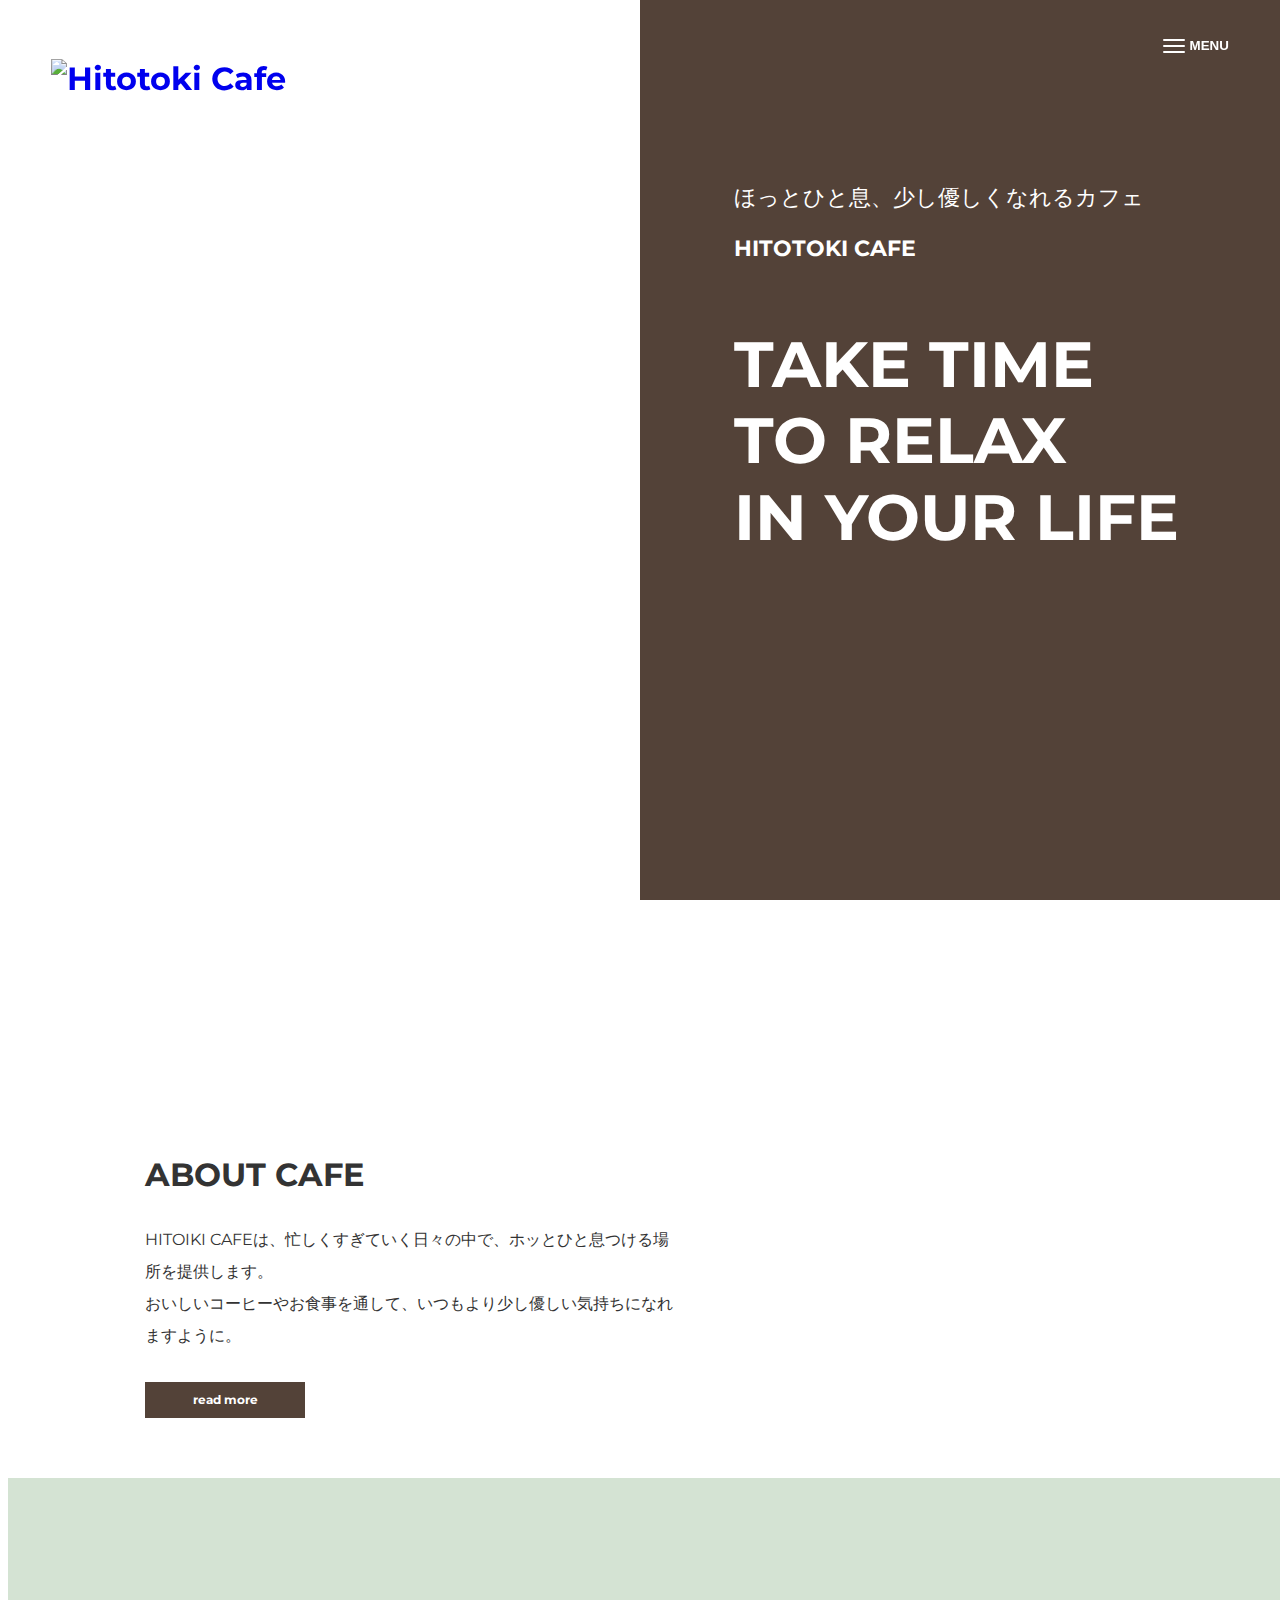
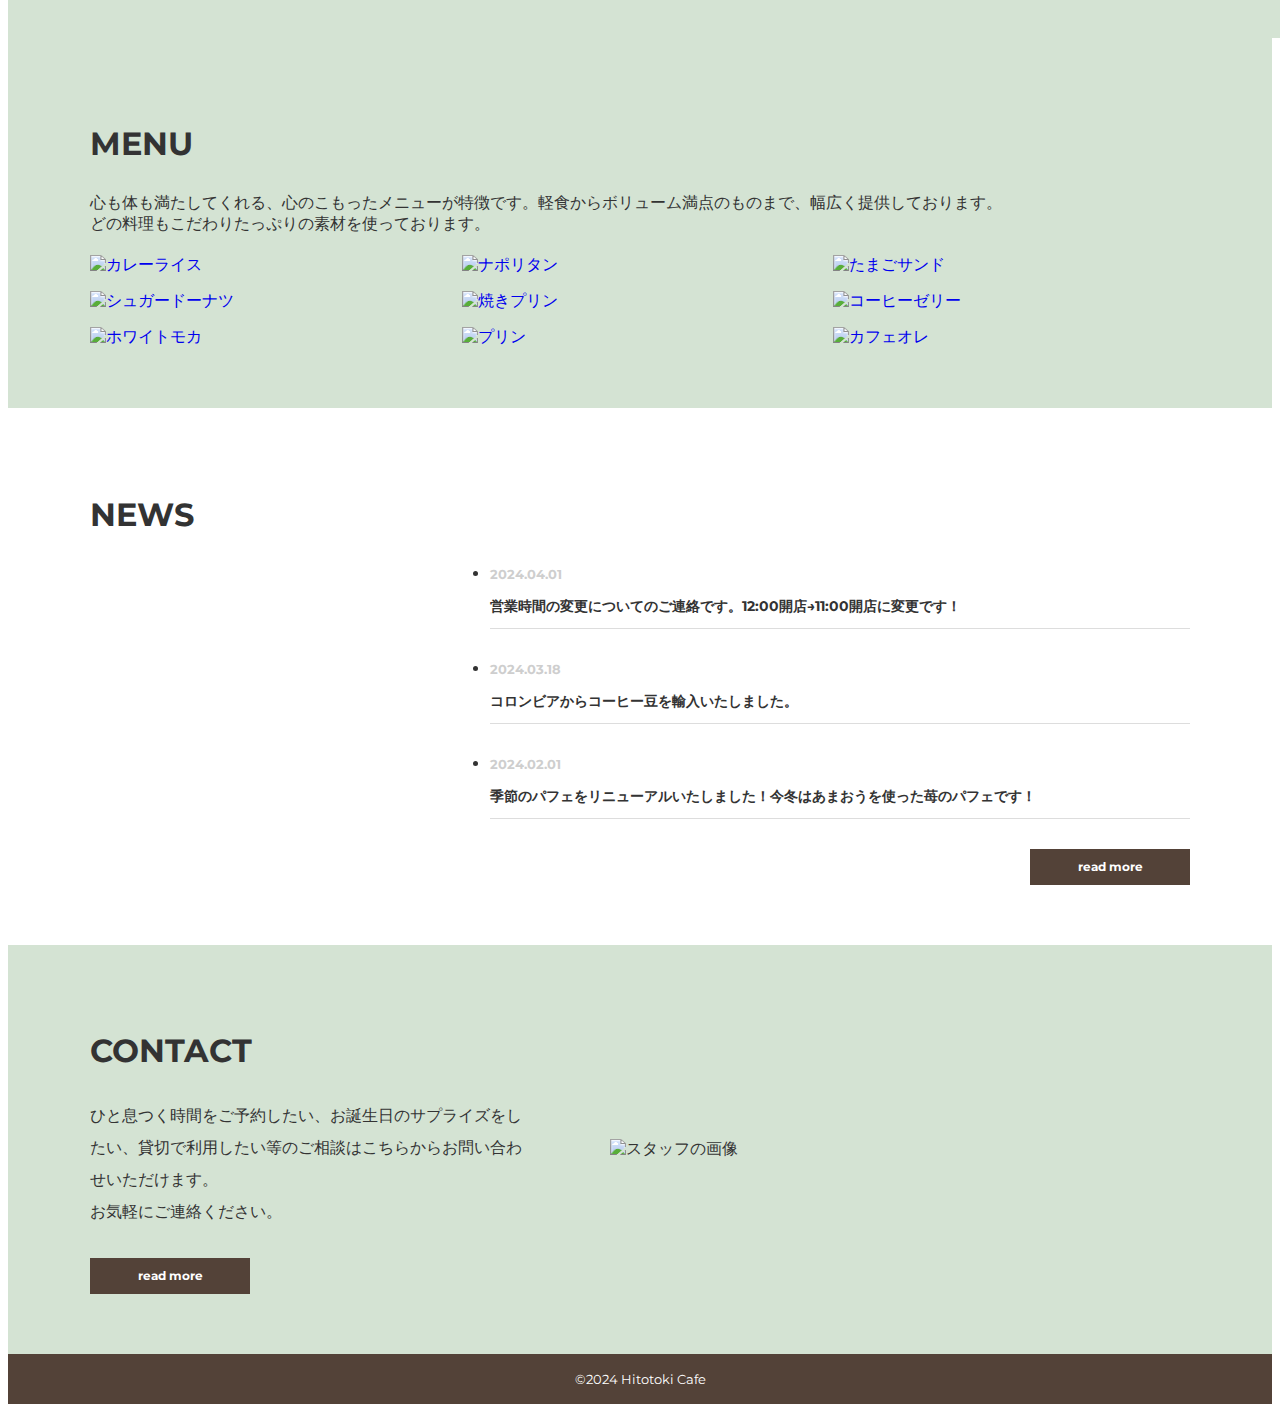
==== index.html @ 81f29dbe "Add files via upload" ====
<!DOCTYPE html>
<html lang="ja">

<head>
    <meta charset="UTF-8">
    <meta name="viewport" content="width=device-width, initial-scale=1.0">
    <title>Hitotoki Cafe | Top</title>
    <link rel="stylesheet" type="text/css" href="http://yui.yahooapis.com/3.18.1/build/cssreset/cssreset-min.css">
    <link rel="preconnect" href="https://fonts.googleapis.com">
    <link rel="preconnect" href="https://fonts.gstatic.com" crossorigin>
    <link href="https://fonts.googleapis.com/css2?family=Montserrat:ital,wght@0,100..900;1,100..900&family=Noto+Sans+JP:wght@100..900&display=swap" rel="stylesheet">
    <link rel="stylesheet" href="./style.css">
</head>

<body>
    <!-- header -->
    <header>
        <h1>
            <a href="./index.html">
                <img src="./img/header-logo.svg" alt="Hitotoki Cafe">
            </a>
        </h1>
        <nav>
            <ul>
                <li><a href="./index.html"><img src="./img/logo.svg" alt="コーヒー豆のロゴ"></a></li>
                <li><a href="./about.html">About cafe</a></li>
                <li><a href="./menu.html">menu</a></li>
                <li><a href="./error.html">news</a></li>
                <li><a href="./contact.html">Contact</a></li>
            </ul>
        </nav>
        <button>
            <div>
                <span class="bar bar-top"></span>
                <span class="bar bar-mid"></span>
                <span class="bar bar-bottom"></span>
            </div>
            <span class="menu">menu</span>
        </button>
        <span class="burger-musk"></span>
    </header>

    <!-- main -->
    <main>
        <!-- fv -->
        <div class="fv">
            <div class="kv-wrapper top-fv">
                <div class="copy-wrapper">
                    <p>ほっとひと息、少し優しくなれるカフェ</p>
                    <p>HITOTOKI CAFE</p>
                    <p>Take time<br>to relax<br>in your life</p>
                </div>
            </div>
        </div>

        <!-- about -->
        <section class="about">
            <div class="container about-bg">
                <div class="about-content">
                    <h2>about cafe</h2>
                    <p>HITOIKI CAFEは、忙しくすぎていく日々の中で、ホッとひと息つける場所を提供します。<br>おいしいコーヒーやお食事を通して、いつもより少し優しい気持ちになれますように。</p>
                    <a href="./about.html" class="link-btn">read more</a>
                </div>
            </div>
        </section>
    
        <!-- menu -->
        <section class="top-menu green-bg">
            <div class="container">
                <h2>menu</h2>
                <p>心も体も満たしてくれる、心のこもったメニューが特徴です。軽食からボリューム満点のものまで、幅広く提供しております。<br>どの料理もこだわりたっぷりの素材を使っております。</p>
                <div class="menu-content">
                    <div class="menu-item">
                        <a href="./menu.html"><img src="./img/top-menu01.jpeg" alt="カレーライス"></a>
                    </div>
                    <div class="menu-item">
                        <a href="./menu.html"><img src="./img/top-menu02.jpeg" alt="ナポリタン"></a>
                    </div>
                    <div class="menu-item">
                        <a href="./menu.html"><img src="./img/top-menu03.jpeg" alt="たまごサンド"></a>
                    </div>
                    <div class="menu-item">
                        <a href="./menu.html"><img src="./img/top-menu04.jpeg" alt="シュガードーナツ"></a>
                    </div>
                    <div class="menu-item">
                        <a href="./menu.html"><img src="./img/top-menu05.jpeg" alt="焼きプリン"></a>
                    </div>
                    <div class="menu-item">
                        <a href="./menu.html"><img src="./img/top-menu06.jpeg" alt="コーヒーゼリー"></a>
                    </div>
                    <div class="menu-item">
                        <a href="./menu.html"><img src="./img/top-menu07.jpeg" alt="ホワイトモカ"></a>
                    </div>
                    <div class="menu-item">
                        <a href="./menu.html"><img src="./img/top-menu08.jpeg" alt="プリン"></a>
                    </div>
                    <div class="menu-item">
                        <a href="./menu.html"><img src="./img/top-menu09.jpeg" alt="カフェオレ"></a>
                    </div>
                </div>
            </div>
        </section>

        <!-- news -->
        <section class="news">
            <div class="container">
                <h2>news</h2>
                <ul class="ml-auto">
                    <li>
                        <a href="./error.html">
                            <time>2024.04.01</time>
                            <h3>営業時間の変更についてのご連絡です。12:00開店&rarr;11:00開店に変更です！</h3>
                        </a>
                    </li>
                    <li>
                        <a href="./error.html">
                            <time>2024.03.18</time>
                            <h3>コロンビアからコーヒー豆を輸入いたしました。</h3>
                        </a>
                    </li>
                    <li>
                        <a href="./error.html">
                            <time>2024.02.01</time>
                            <h3>季節のパフェをリニューアルいたしました！今冬はあまおうを使った苺のパフェです！</h3>
                        </a>
                    </li>
                </ul>
                <a href="./error.html" class="link-btn ml-auto">read more</a>
            </div>
        </section>

        <!-- contact -->
        <section class="green-bg">
            <div class="container inner-contact">
                <div class="contact-content">
                    <h2>Contact</h2>
                    <p>ひと息つく時間をご予約したい、お誕生日のサプライズをしたい、貸切で利用したい等のご相談はこちらからお問い合わせいただけます。<br>お気軽にご連絡ください。</p>
                    <a href="./contact.html" class="link-btn">read more</a>
                </div>
                <div class="contact-img-wrapper">
                    <img src="./img/top-contact.jpg" alt="スタッフの画像">
                </div>
            </div>
        </section>
    </main>

    <!-- footer -->
    <footer class="footer">
        <small>&copy;2024 Hitotoki Cafe</small>
    </footer>

    <script src="https://ajax.googleapis.com/ajax/libs/jquery/3.7.0/jquery.min.js"></script>
    <script src="./js/script.js"></script>

</body>
</html>
---- style.css ----
@charset "UTF-8";

/*----------------------------------------------------
 全ページ共通のスタイル
 ----------------------------------------------------- */
body {
    font-size: 16px;
    font-family: "Noto Sans JP", sans-serif;
    font-family: "Montserrat", sans-serif;
    color: #333;
}
img, svg {
    width: 100%;
    height: auto;
    vertical-align: bottom;
}
a {
    text-decoration: none;
}
a:hover {
    opacity: .7;
    transition: .3s;
}
.green-bg {
    background-color: #d4e3d3;
}
.link-btn {
    width: 160px;
    line-height: 36px;
    background-color: #534238;
    color: #fff;
    display: block;
    text-align: center;
    font-size: 12px;
    font-weight: bold;
}
.ml-auto {
    margin-left: auto;
}
@media screen and (max-width: 768px) {
    body {
        font-size: 14px;
    }
}
/* container */
section {
    padding: 60px 0;
}
.container {
    max-width: 1100px;
    width: 90%;
    margin: 0 auto;
}
.s-container {
    max-width: 700px;
    width: 90%;
    margin: 0 auto;
}
/* title */
h1 {
    width: 260px;
    position: fixed;
    top: 38px;
    left: 4vw;
    z-index: 1;
}
h2 {
    font-size: 32px;
    font-weight: bold;
    margin-bottom: 30px;
    text-transform: uppercase;
}
h3 {
    font-size: 24px;
    text-align: left;
    margin-bottom: 10px;
}
h3::before {
    content: "";
    border-left: 4px solid #fff;
    margin-right: 10px;
}
@media screen and (max-width: 768px) {
    h1 {
        width: 180px;
        top: 21px;
    }
}
/* header */
header nav {
    font-weight: bold;
    font-size: 22px;
    position: fixed;
    top: 0;
    right: 0;
    height: 100vh;
    width: 36.1vw;
    text-align: center;
    padding: 120px 0 0;
    background-color: rgba(34, 34, 34, .95);
    z-index: 2;
    transform: translateX(100%);
    opacity: 0;
    transition: transform .3s,opacity .3s;
}
header nav ul li {
    margin-bottom: 30px;
    text-transform: uppercase;
}
header nav ul li:first-of-type {
    width: 60px;
    margin: 0 auto 40px;
}
header nav ul li:last-of-type {
    margin-bottom: 0;
}
header nav ul li a {
    color: #fff;
}
@media screen and (max-width: 768px) {
    header button {
        top: 28px;
    }
    header nav {
        width: 67.7vw;
    }
}
/* humburger-buttton */
button {
    background-color: transparent;
    border: none;
    cursor: pointer;
    outline: none;
    padding: 0;
    appearance: none;
}
header button {
    display: flex;
    align-items: center;
    position: fixed;
    top: 38px;
    right: 4vw;
    z-index: 3;
}
.bar {
    display: block;
    background-color: #fff;
    height: 2px;
    width: 22px;
    border-radius: 1px;
}
.bar-top {
    transform: translateY(-4px);
}
.bar-bottom {
    transform: translateY(4px);
}
.menu {
    display: block;
    text-transform: uppercase;
    color: #fff;
    font-weight: bold;
    margin-left: 5px;
}
.bar.cross.bar-top {
    transform: translateY(2px) rotate(30deg);
    transition: transform .3s;
}
.bar.cross.bar-mid {
    opacity: 0;
    transition: opacity .3s;
}
.bar.cross.bar-bottom {
    transform: translateY(-2px) rotate(-30deg);
    transition: transform .3s;
}
body.noscroll {
    overflow: hidden;
}
header nav.open {
    transform: translateX(0);
    opacity: 1;
    transition: transform .3s,opacity .3s;
}
.burger-musk {
    display: none;
    height: 100vh;
    width: 100vw;
    position: fixed;
    top: 0;
    left: 0;
    background-color: rgba(36, 53, 85, .5);
    z-index: 1;
}
header button.black .bar {
    background-color: #243555;
    transition: background-color .3s;
}
header button.black .menu {
    color: #333;
    transition: color .3s;
}
/* fv */
.fv {
    height: 100vh;
}
.fv::after {
    content: "";
    display: block;
    position: absolute;
    top: 0;
    right: 0;
    background-color: #534238;
    width: 50%;
    height: 100%;
    z-index: -1;
}
.kv-wrapper {
    height: 85%;
    width: 75%;
    background-size: cover;
    background-position: center 0;
    position: relative;
}
.copy-wrapper {
    position: absolute;
    top: 50%;
    right: 0;
    transform: translate(50%, -50%);
    color: #fff;
}
.copy-wrapper p:first-child {
    margin-bottom: 4px;
    font-size: 22px;
}
.copy-wrapper p:nth-child(2) {
    font-size: 22px;
    font-weight: bold;
    margin-bottom: 10px;
}
.copy-wrapper p:last-of-type {
    font-size: 64px;
    font-weight: bold;
    text-transform: uppercase;
    line-height: 1.2;
}
@media screen and (max-width: 1100px) {
    .copy-wrapper {
        right: -25%;
        transform: translate(0, -50%);
    }
    .copy-wrapper p:first-child {
        font-size: 22px;
    }
    .copy-wrapper p:nth-child(2) {
        font-size: 22px;
    }
    .copy-wrapper p:last-of-type {
        font-size: 54px;
    }
}
@media screen and (max-width: 600px) {
    .fv {
        height: 60vh;
    }
    .fv::after {
        height: 65%;
    }
    .kv-wrapper {
        height: 100%;
    }
    .copy-wrapper p:first-child {
        font-size: calc(22 / 500 * 100vw);
    }
    .copy-wrapper p:nth-child(2) {
        font-size: calc(22 / 500 * 100vw);
    }
    .copy-wrapper p:last-of-type {
        font-size: calc(54 / 500 * 100vw);
    }
}
/* footer */
.footer {
    line-height: 50px;
    background-color: #534238;
    text-align: center;
    color: #fff;
}

/*------------------------------------------------
 トップページ（index）はここから
-------------------------------------------------- */
/* fv */
.top-fv {
    background-image: url(./img/top-fv.jpg);
}
/* about */
section.about {
    position: relative;
}
section.about::after {
    content: "";
    width: 100vw;
    height: 160px;
    display: block;
    background-color: #d4e3d3;
    position: absolute;
    bottom: 0;
    z-index: -1;
}
.about-bg {
    background-image: url(./img/top-about.jpg);
    background-size: cover;
    background-position: center;
    background-repeat: no-repeat;
    padding: 110px 0 110px 50px;
}
.about-content {
    width: min(100% - 2rem, 590px);
    box-sizing: border-box;
    background-color: rgba(255, 255, 255, .95);
    padding: 50px 30px;
}
.about-content p {
    line-height: 2;
    margin-bottom: 30px;
}
@media screen and (max-width: 720px) {
    .about-bg {
        padding: 50px 4vw;
    }
}
/* menu */
.top-menu p {
    margin-bottom: 20px;
}
.menu-content {
    display: grid;
    grid-template-columns: repeat(3, 1fr);
    gap: 15px;
}
.menu-content .menu-item a img {
    max-width: 350px;
    height: 230px;
    object-fit: cover;
}
@media screen and (max-width: 900px) {
    .menu-content {
        grid-template-columns: repeat(2, 1fr);
    }
    .menu-content .menu-item a img {
        max-width: 400px;
    }
}
@media screen and (max-width: 600px) {
    .menu-content {
        grid-template-columns: repeat(1, 1fr);
    }
    .menu-content .menu-item a img {
        max-width: 100%;
        height: 230px;
    }
}
/* news */
.news ul {
    max-width: 700px;
}
.news ul li {
    padding-bottom: 12px;
    border-bottom: 1px solid #ddd;
    margin-bottom: 30px;
}
.news ul li time {
    color: #cecece;
    font-weight: bold;
    font-size: 13px;
}
.news ul li h3 {
    color: #333;
    font-size: 14px;
    font-weight: bold;
    margin-bottom: 0;
    text-indent: -14px;
}
/* contact */
.inner-contact {
    display: flex;
    justify-content: space-between;
    align-items: center;
}
.contact-content {
    width: 40%;
}
.contact-content p {
    line-height: 2;
    margin-bottom: 30px;
}
.contact-img-wrapper {
    width: 52.7%;
}
@media screen and (max-width: 768px) {
    .inner-contact {
        flex-direction: column-reverse;
        align-items: flex-start;
        padding: 0 4vw;
    }
    .contact-content {
        width: 440px;
        max-width: 100%;
    }
    .contact-img-wrapper {
        width: 520px;
        max-width: 100%;
        margin-bottom: 30px;
    }
    .section-wrappper:last-of-type {
        margin-bottom: 80px;
    }
}

/*--------------------------------------------------------
 About Cafeページはここから
---------------------------------------------------------- */
.fv-about {
    background-image: url(./img/about-fv.jpg);
}
.about-text {
    margin-bottom: 30px;
}

/*-------------------------------------------------------
 メニューページはここから
--------------------------------------------------------- */
/* fv */
.menu-fv {
    background-image: url(./img/top-menu09.jpeg);
}
/* menu */
.menu-wrapper {
    background-image: url(./img/menu-bg.jpeg);
    background-size: cover;
    background-repeat: no-repeat;
    color: #fff;
    margin-top: 50px;
}
.inner-menu {
    display: grid;
    grid-template-columns: repeat(2, 1fr);
    gap: 50px 40px;
}
.menu-contents ul li {
    display: flex;
    justify-content: space-between;
    border-bottom: 1px solid #fff;
    padding: 16px 0;
}
@media screen and (max-width: 720px) {
    .inner-menu {
        grid-template-columns: repeat(1, 1fr);
    }
}

/*------------------------------------------------------
 エラーページはここから
-------------------------------------------------------- */
/* error */
.error-fv {
    background-image: url(./img/error-fv.jpg);
}
.error {
    padding-bottom: 120px;
    text-align: center;
}
.error p {
    margin-bottom: 48px;
}
.error .btn a {
    margin: 0 auto;
}

/*-------------------------------------------------------
コンタクトページはここから
--------------------------------------------------------- */
/* contact */
.contact-fv {
    background-image: url(./img/contact-fv.jpg);
}
.contact p:first-child {
    margin-bottom: 50px;
}
.contact form ul li.inquiry ul {
    display: flex;
    align-items: center;
}
.contact form ul li.inquiry ul li {
    margin-right: 50px;
    margin-bottom: 0;
}
.contact .inquiry ul li input {
    width: 20px;
    height: 20px;
    border-radius: 50%;
    vertical-align: -4px;
}
.contact form ul li {
    margin-bottom: 40px;
}
.contact form .form-title {
    margin-bottom: 10px;
    font-weight: bold;
}
.contact form input,
.contact form textarea {
    border: 1px solid #333;
    padding: 10px;
    box-sizing: border-box;
    width: 100%;
}
.submit-btn input[type=submit] {
    color: #fff;
    background-color: #534238;
    width: 160px;
    height: 36px;
    font-size: 12px;
    display: block;
    text-align: center;
    font-weight: bold;
    margin: 40px auto 0;
    cursor: pointer;
}
@media screen and (max-width: 768px) {
    .contact p:first-child {
        margin-bottom:25px;
    }
    .contact form ul li.inquiry ul {
        display: block;
    }
    .contact form ul li.inquiry ul li {
        margin-bottom: 10px;
    }
    .contact form ul li {
        margin-bottom: 20px;
    }
}
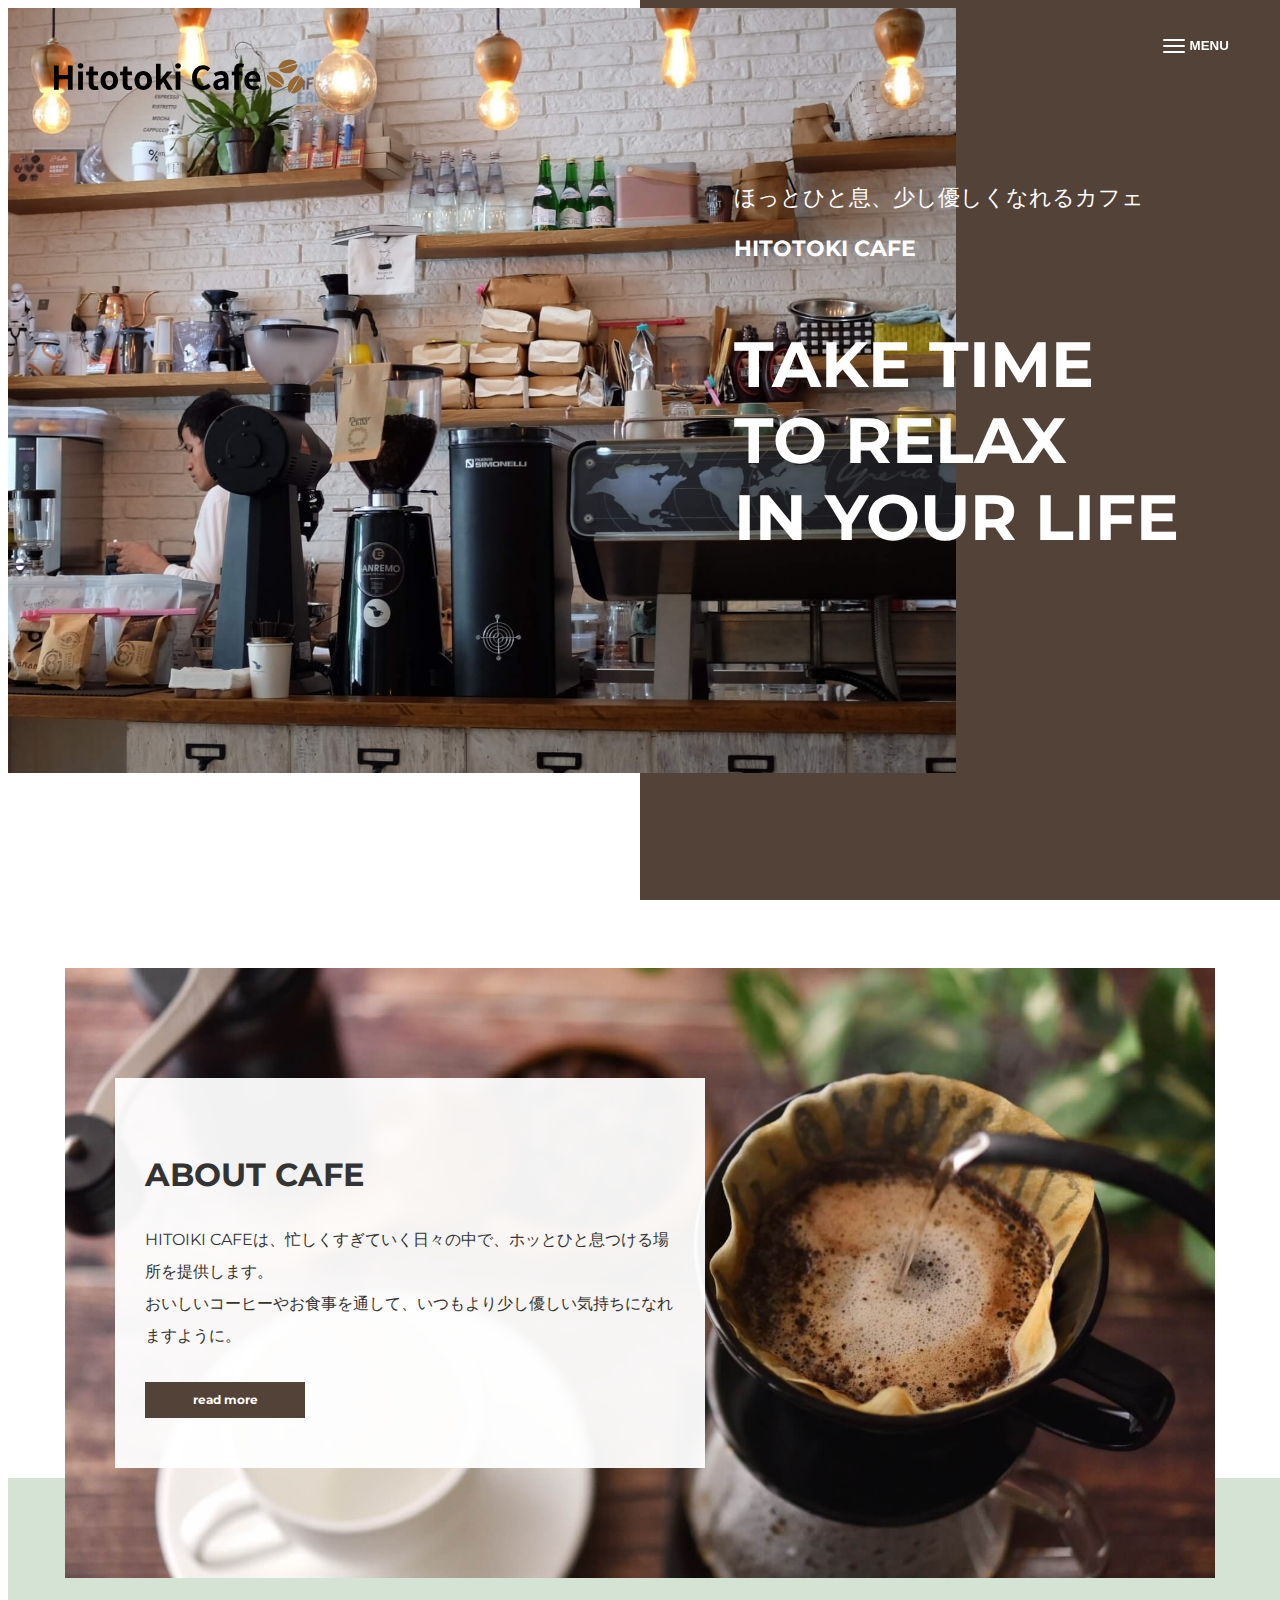
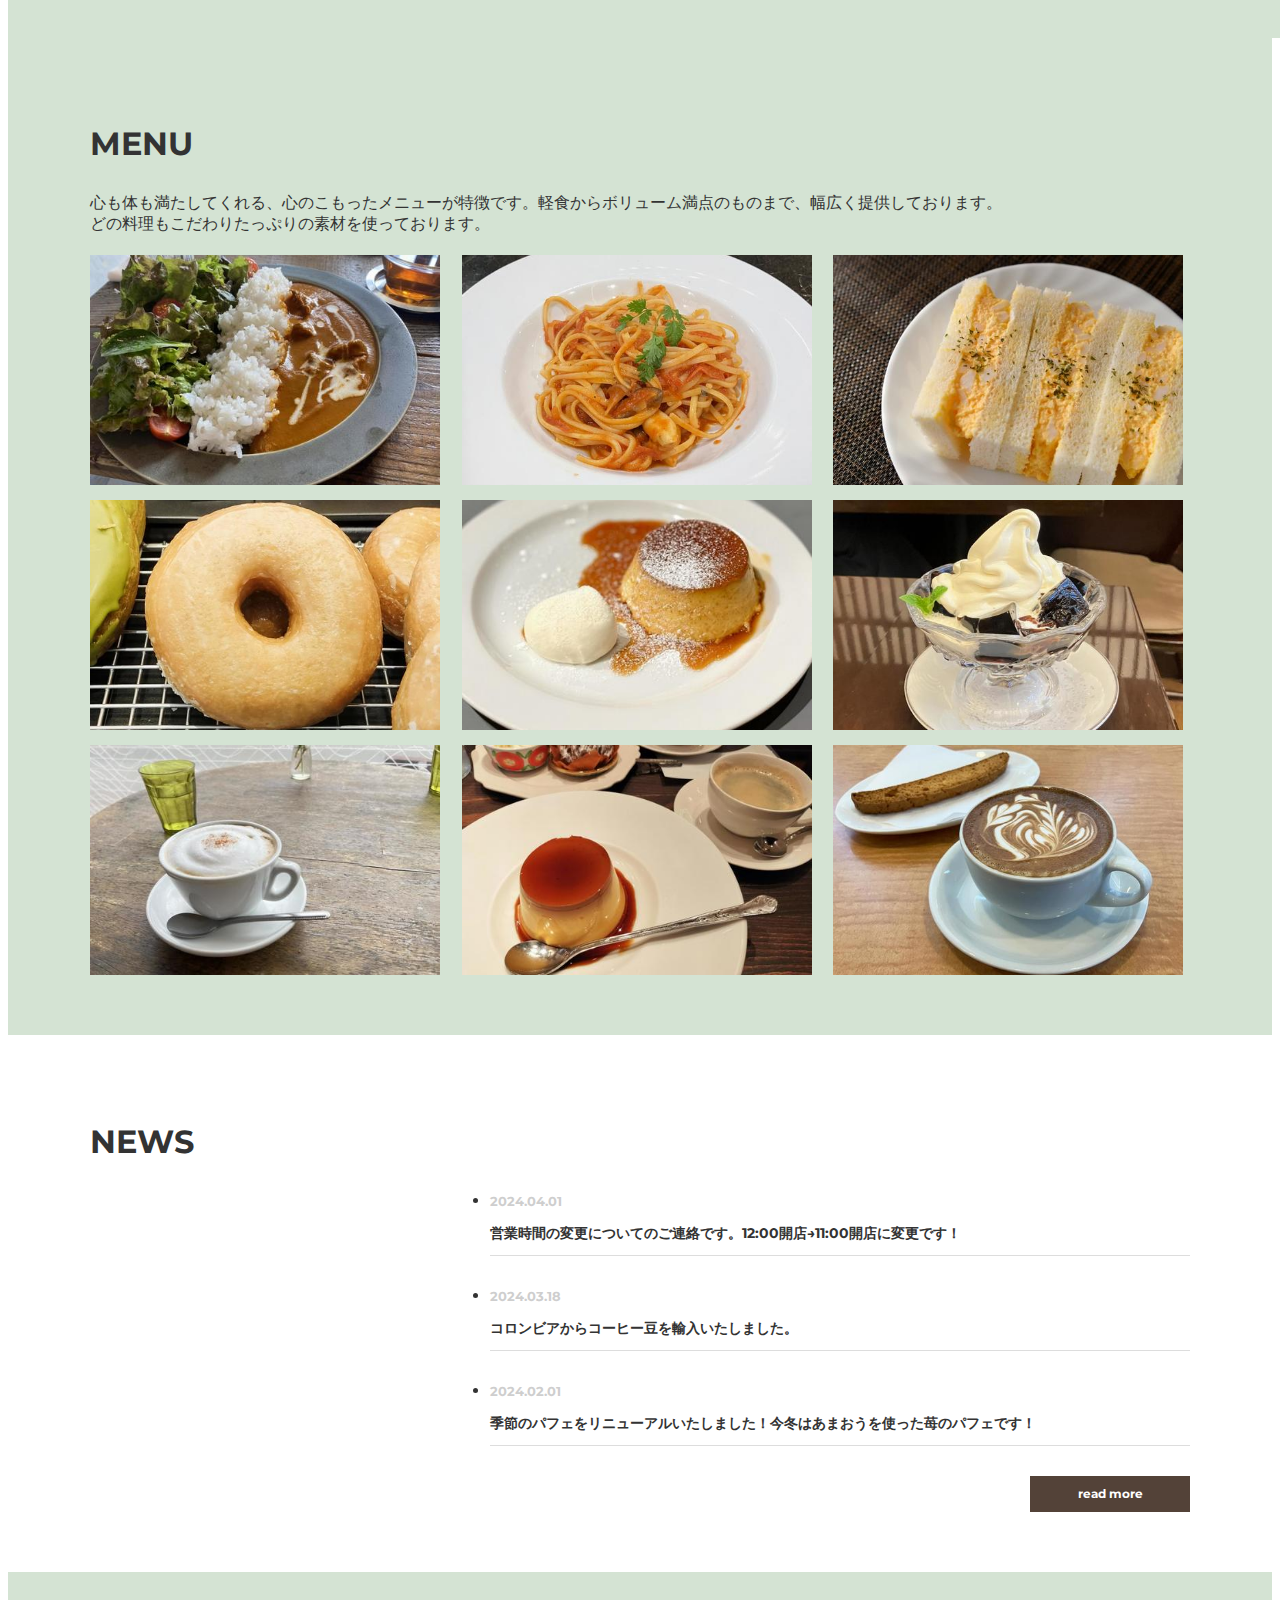
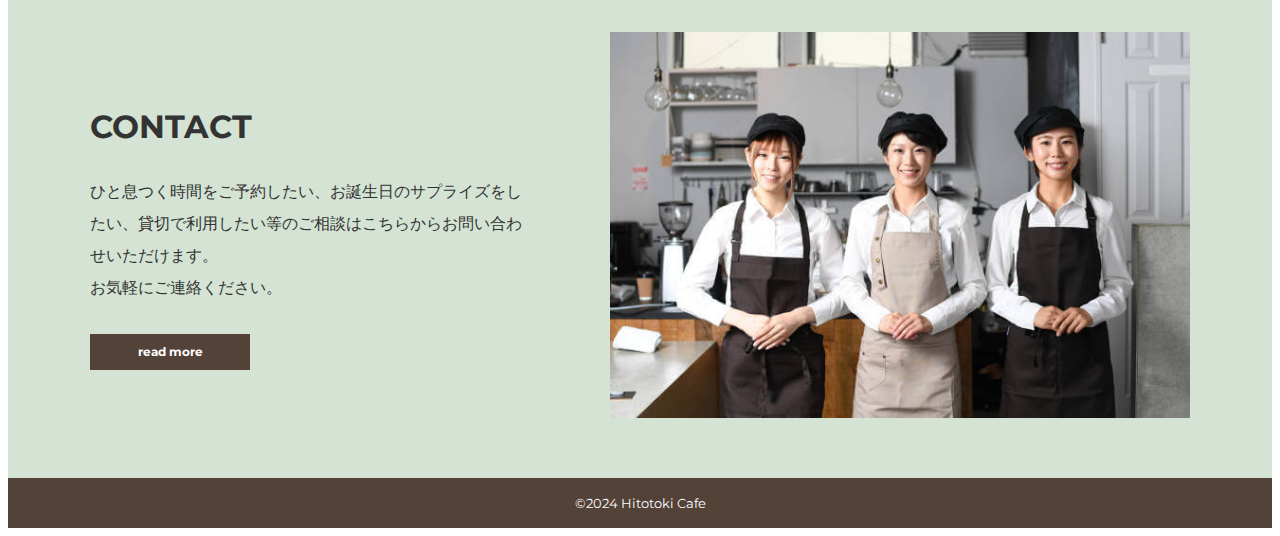
==== commit f5b6da1d: "Update index.html" ====
--- a/index.html
+++ b/index.html
@@ -5,7 +5,7 @@
     <meta charset="UTF-8">
     <meta name="viewport" content="width=device-width, initial-scale=1.0">
     <title>Hitotoki Cafe | Top</title>
-    <link rel="stylesheet" type="text/css" href="http://yui.yahooapis.com/3.18.1/build/cssreset/cssreset-min.css">
+    <link rel="stylesheet" type="text/css" href="http://yui.yahooapis.com/3.18.1/build/cssreset-context/cssreset-context-min.css">
     <link rel="preconnect" href="https://fonts.googleapis.com">
     <link rel="preconnect" href="https://fonts.gstatic.com" crossorigin>
     <link href="https://fonts.googleapis.com/css2?family=Montserrat:ital,wght@0,100..900;1,100..900&family=Noto+Sans+JP:wght@100..900&display=swap" rel="stylesheet">
@@ -153,4 +153,4 @@
     <script src="./js/script.js"></script>
 
 </body>
-</html>+</html>
